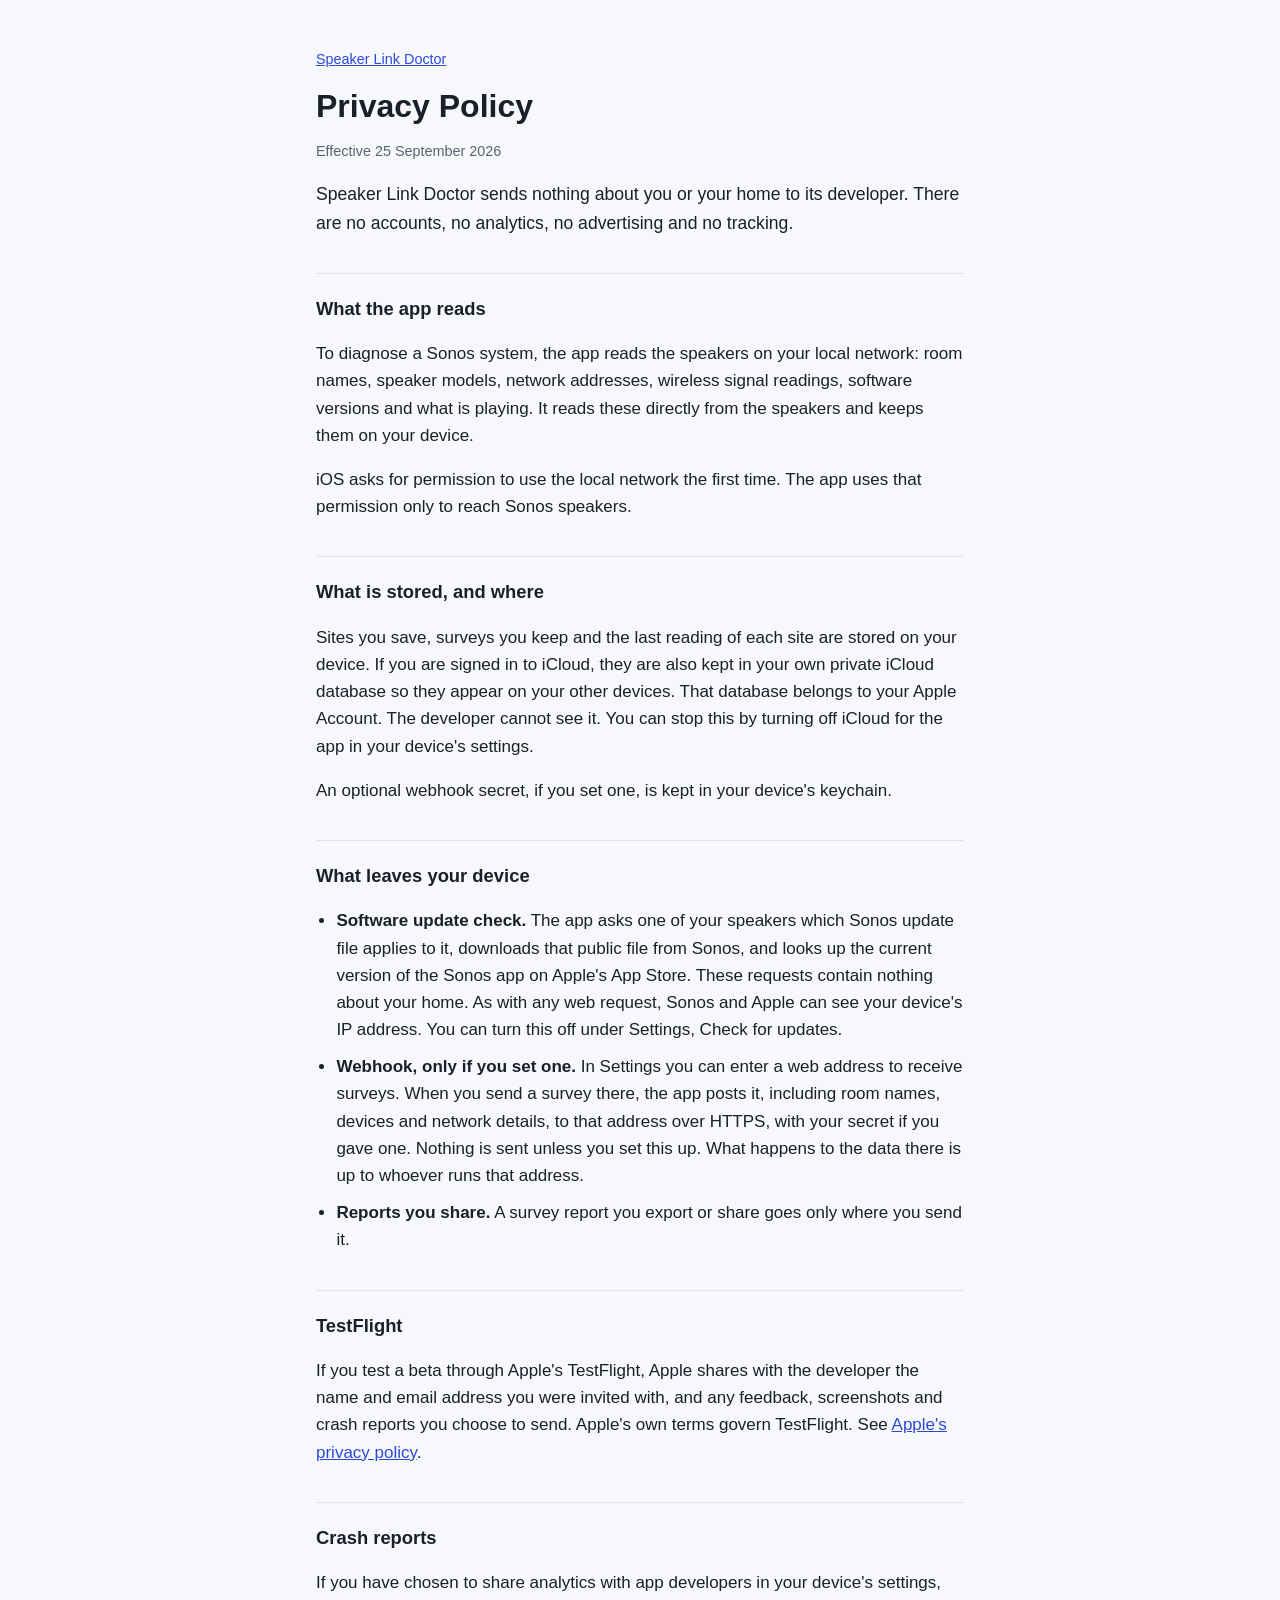
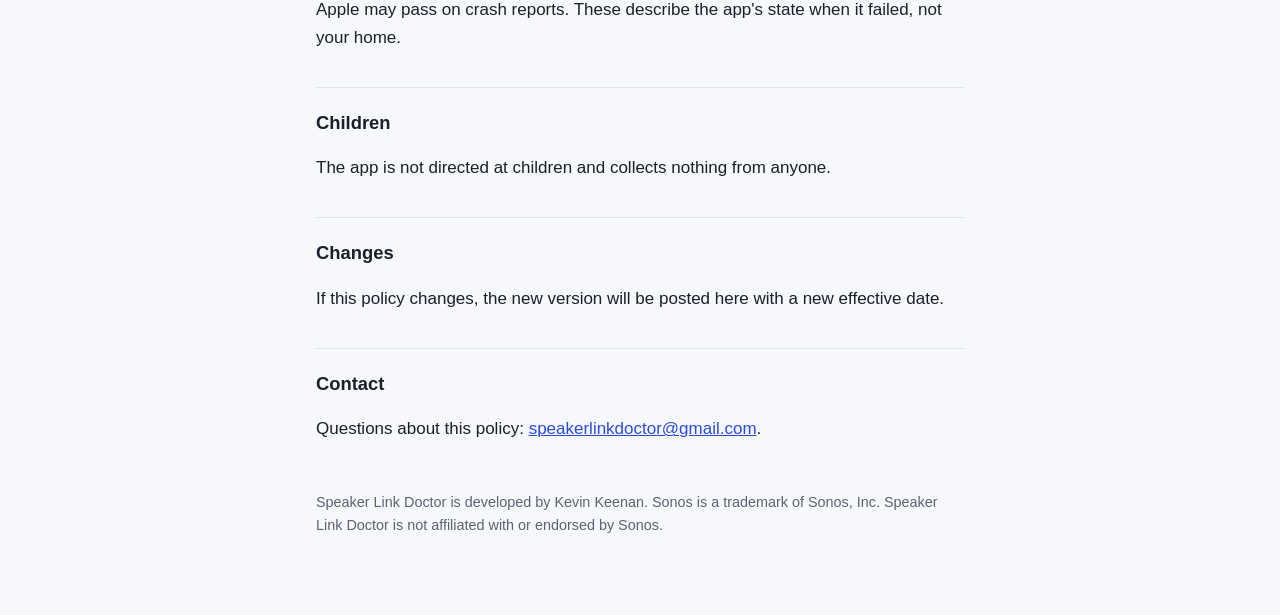
==== privacy.html @ 5109467b "Privacy policy and support page for Speaker Link Doctor" ====
<!doctype html>
<html lang="en">
<head>
<meta charset="utf-8">
<meta name="viewport" content="width=device-width, initial-scale=1">
<title>Privacy Policy · Speaker Link Doctor</title>
<link rel="stylesheet" href="style.css">
</head>
<body>
<main>
<p class="crumb"><a href="./">Speaker Link Doctor</a></p>
<h1>Privacy Policy</h1>
<p class="meta">Effective 25 September 2026</p>

<p class="lead">Speaker Link Doctor sends nothing about you or your home to its developer. There are no accounts, no analytics, no advertising and no tracking.</p>

<h2>What the app reads</h2>
<p>To diagnose a Sonos system, the app reads the speakers on your local network: room names, speaker models, network addresses, wireless signal readings, software versions and what is playing. It reads these directly from the speakers and keeps them on your device.</p>
<p>iOS asks for permission to use the local network the first time. The app uses that permission only to reach Sonos speakers.</p>

<h2>What is stored, and where</h2>
<p>Sites you save, surveys you keep and the last reading of each site are stored on your device. If you are signed in to iCloud, they are also kept in your own private iCloud database so they appear on your other devices. That database belongs to your Apple Account. The developer cannot see it. You can stop this by turning off iCloud for the app in your device's settings.</p>
<p>An optional webhook secret, if you set one, is kept in your device's keychain.</p>

<h2>What leaves your device</h2>
<ul>
<li><strong>Software update check.</strong> The app asks one of your speakers which Sonos update file applies to it, downloads that public file from Sonos, and looks up the current version of the Sonos app on Apple's App Store. These requests contain nothing about your home. As with any web request, Sonos and Apple can see your device's IP address. You can turn this off under Settings, Check for updates.</li>
<li><strong>Webhook, only if you set one.</strong> In Settings you can enter a web address to receive surveys. When you send a survey there, the app posts it, including room names, devices and network details, to that address over HTTPS, with your secret if you gave one. Nothing is sent unless you set this up. What happens to the data there is up to whoever runs that address.</li>
<li><strong>Reports you share.</strong> A survey report you export or share goes only where you send it.</li>
</ul>

<h2>TestFlight</h2>
<p>If you test a beta through Apple's TestFlight, Apple shares with the developer the name and email address you were invited with, and any feedback, screenshots and crash reports you choose to send. Apple's own terms govern TestFlight. See <a href="https://www.apple.com/legal/privacy/">Apple's privacy policy</a>.</p>

<h2>Crash reports</h2>
<p>If you have chosen to share analytics with app developers in your device's settings, Apple may pass on crash reports. These describe the app's state when it failed, not your home.</p>

<h2>Children</h2>
<p>The app is not directed at children and collects nothing from anyone.</p>

<h2>Changes</h2>
<p>If this policy changes, the new version will be posted here with a new effective date.</p>

<h2>Contact</h2>
<p>Questions about this policy: <a href="mailto:speakerlinkdoctor@gmail.com">speakerlinkdoctor@gmail.com</a>.</p>

<p class="fine">Speaker Link Doctor is developed by Kevin Keenan. Sonos is a trademark of Sonos, Inc. Speaker Link Doctor is not affiliated with or endorsed by Sonos.</p>
</main>
</body>
</html>
---- style.css ----
:root {
  --bg: #f7f8fb;
  --text: #1b1f2a;
  --muted: #5b6272;
  --accent: #2a4bd7;
  --rule: #dfe3ec;
  color-scheme: light dark;
}
@media (prefers-color-scheme: dark) {
  :root {
    --bg: #11141c;
    --text: #e8ebf2;
    --muted: #9aa2b3;
    --accent: #8fb0ff;
    --rule: #2a3040;
  }
}
* { box-sizing: border-box; }
body {
  margin: 0;
  background: var(--bg);
  color: var(--text);
  font: 17px/1.6 -apple-system, BlinkMacSystemFont, "Segoe UI", Roboto, sans-serif;
}
main { max-width: 680px; margin: 0 auto; padding: 48px 16px 64px; }
h1 { font-size: 2rem; line-height: 1.2; margin: 0 0 8px; }
h2 { font-size: 1.15rem; margin: 36px 0 8px; padding-top: 20px; border-top: 1px solid var(--rule); }
a { color: var(--accent); }
ul { padding-left: 1.2em; }
li { margin-bottom: 10px; }
.lead { font-size: 1.1rem; }
.meta, .crumb, .fine { color: var(--muted); font-size: 0.9rem; }
.crumb { margin: 0 0 16px; }
.fine { margin-top: 48px; }
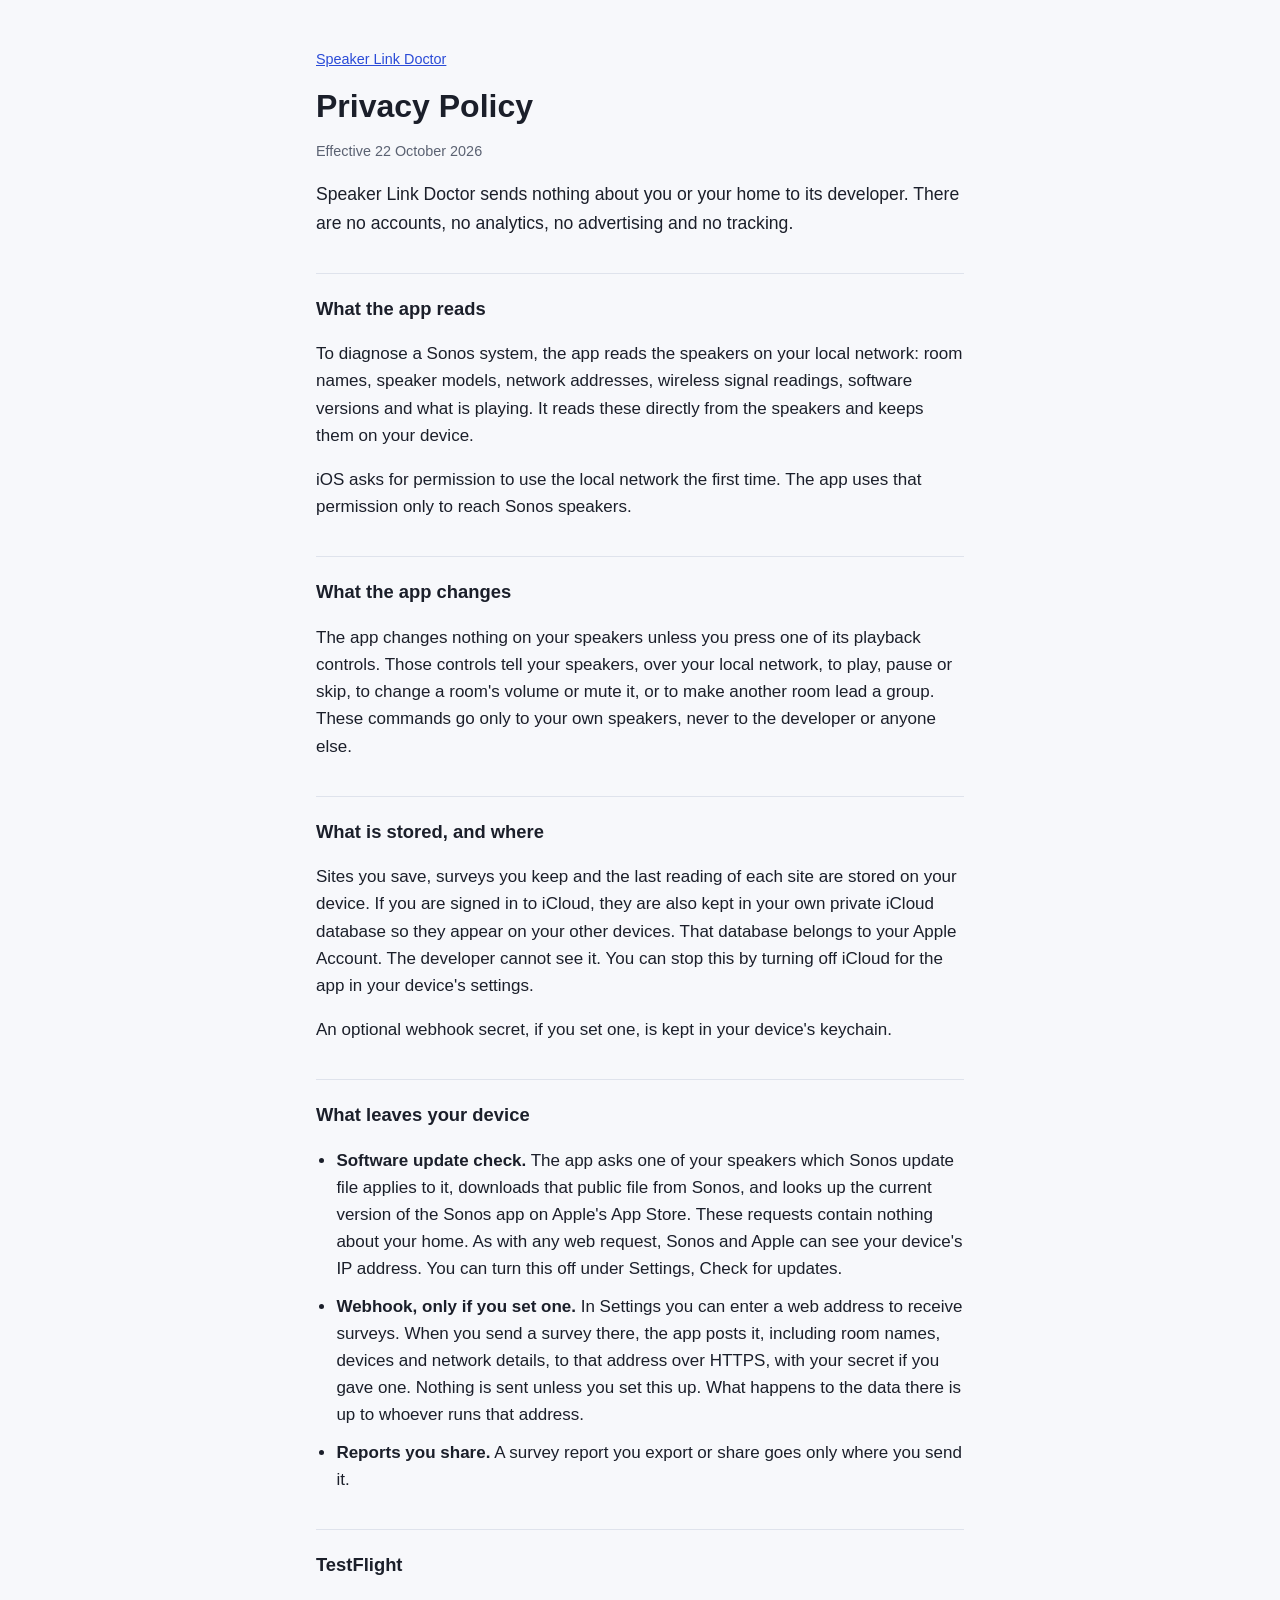
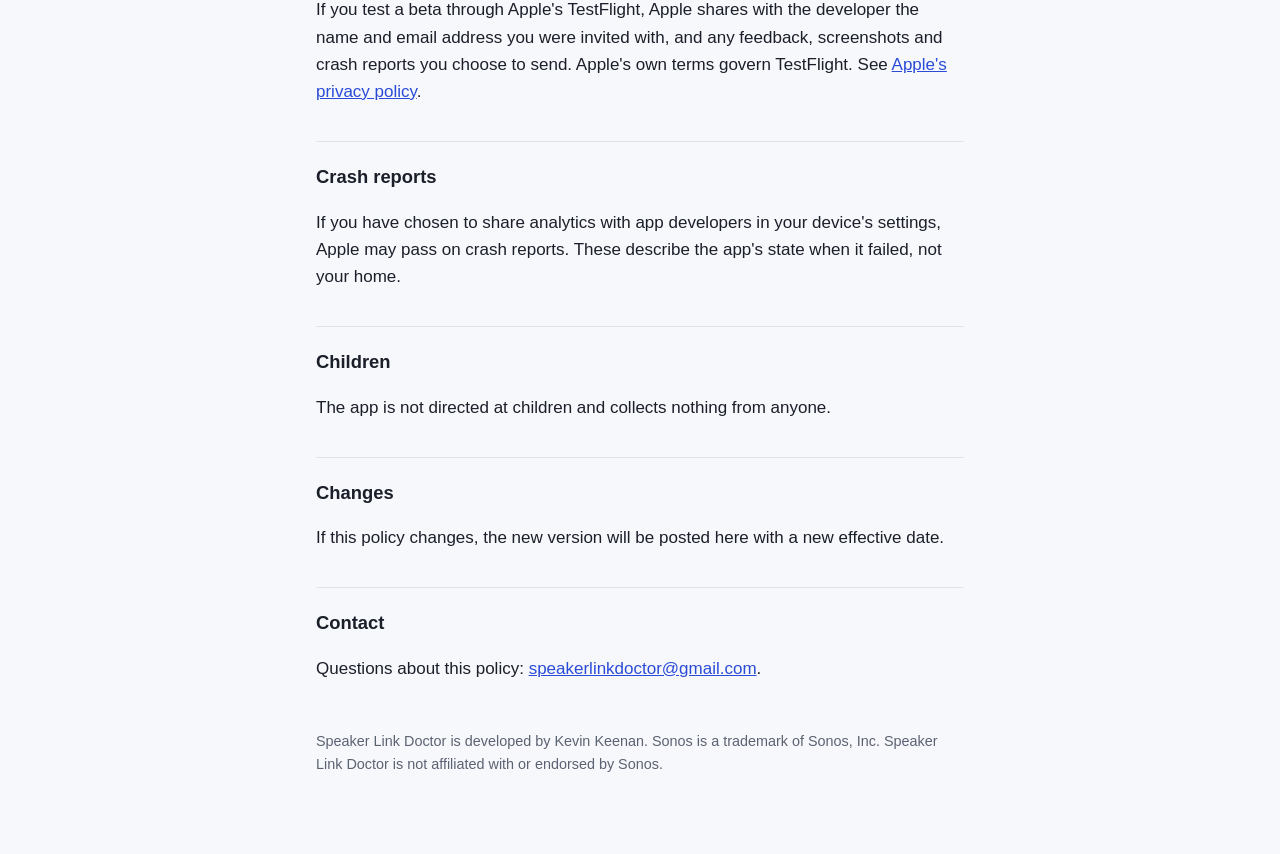
==== commit 50a9fe12: "Privacy policy: the app's playback controls, from version 0.8.0" ====
--- a/privacy.html
+++ b/privacy.html
@@ -10,13 +10,16 @@
 <main>
 <p class="crumb"><a href="./">Speaker Link Doctor</a></p>
 <h1>Privacy Policy</h1>
-<p class="meta">Effective 25 September 2026</p>
+<p class="meta">Effective 22 October 2026</p>
 
 <p class="lead">Speaker Link Doctor sends nothing about you or your home to its developer. There are no accounts, no analytics, no advertising and no tracking.</p>
 
 <h2>What the app reads</h2>
 <p>To diagnose a Sonos system, the app reads the speakers on your local network: room names, speaker models, network addresses, wireless signal readings, software versions and what is playing. It reads these directly from the speakers and keeps them on your device.</p>
 <p>iOS asks for permission to use the local network the first time. The app uses that permission only to reach Sonos speakers.</p>
+
+<h2>What the app changes</h2>
+<p>The app changes nothing on your speakers unless you press one of its playback controls. Those controls tell your speakers, over your local network, to play, pause or skip, to change a room's volume or mute it, or to make another room lead a group. These commands go only to your own speakers, never to the developer or anyone else.</p>
 
 <h2>What is stored, and where</h2>
 <p>Sites you save, surveys you keep and the last reading of each site are stored on your device. If you are signed in to iCloud, they are also kept in your own private iCloud database so they appear on your other devices. That database belongs to your Apple Account. The developer cannot see it. You can stop this by turning off iCloud for the app in your device's settings.</p>
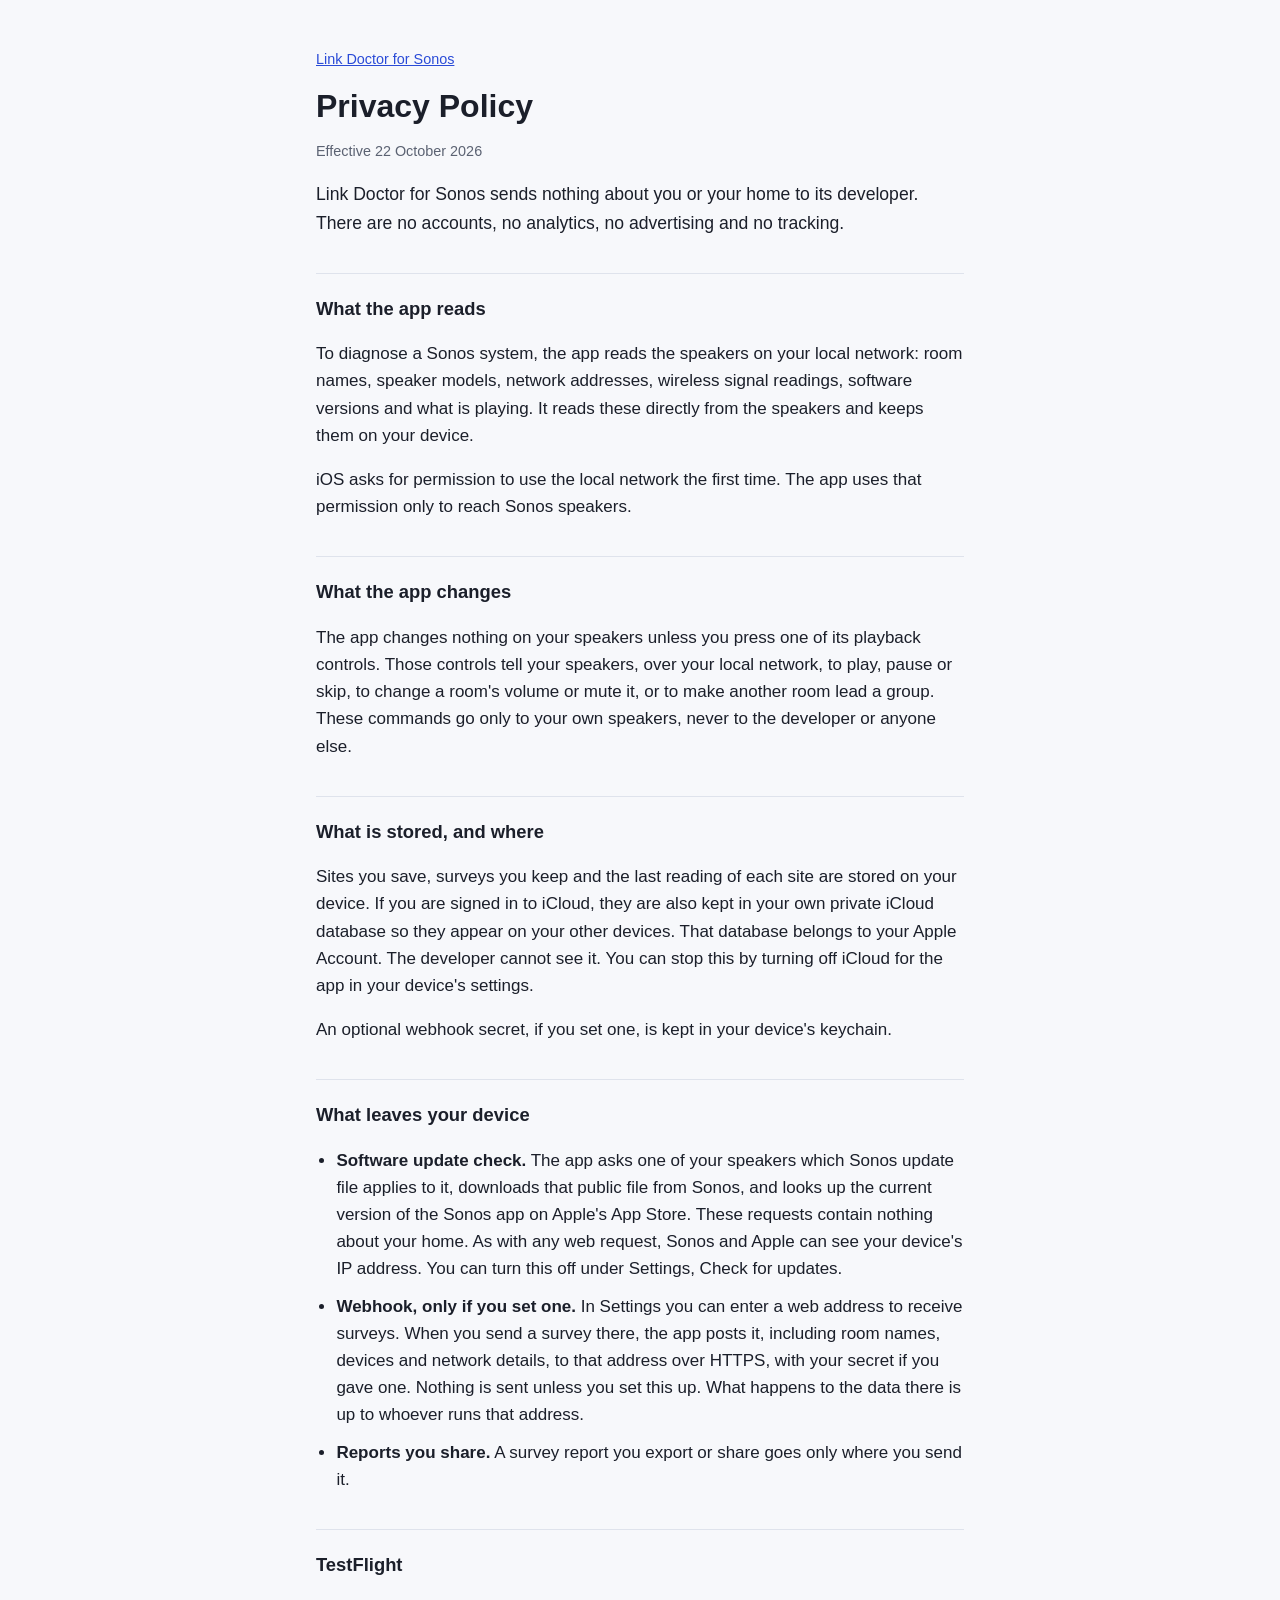
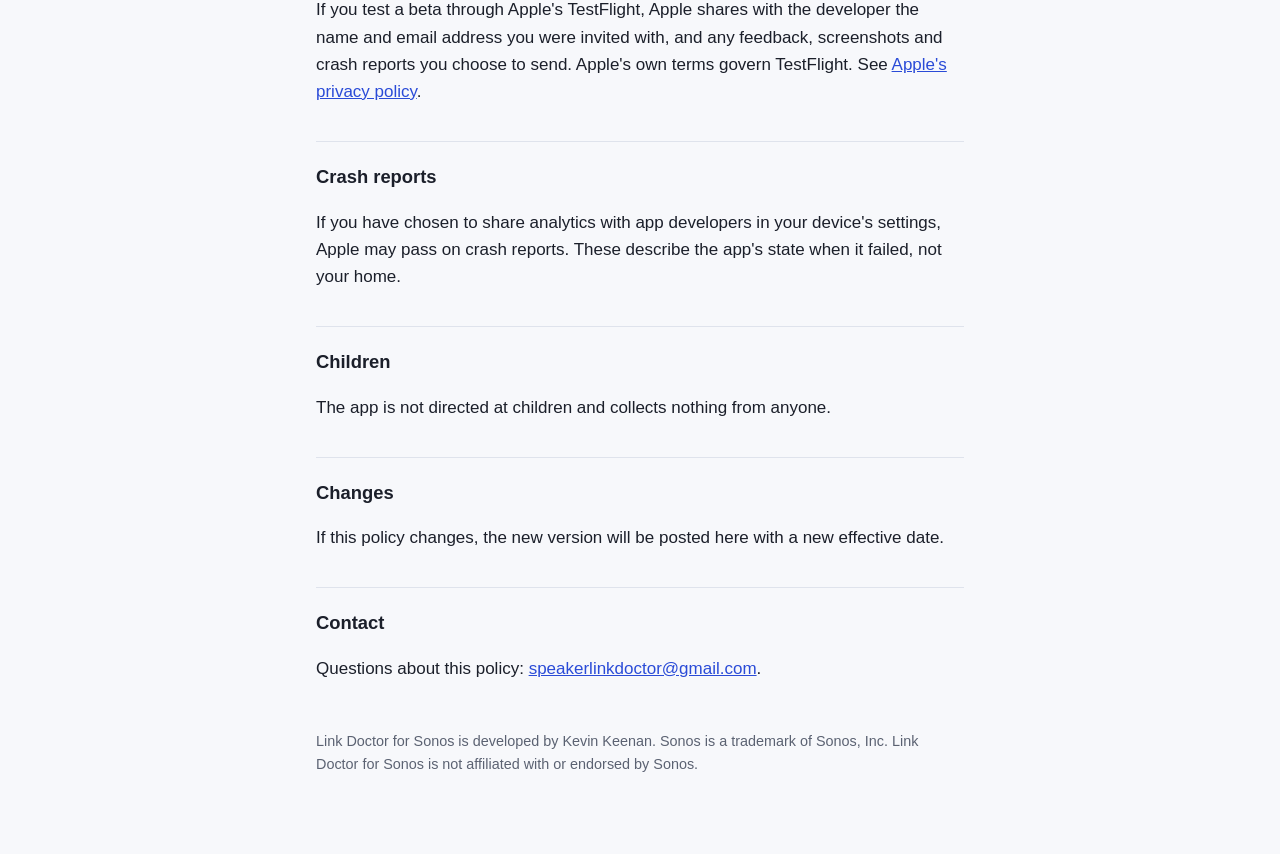
==== commit 6ecbe5cc: "Rename to Link Doctor for Sonos" ====
--- a/privacy.html
+++ b/privacy.html
@@ -3,16 +3,16 @@
 <head>
 <meta charset="utf-8">
 <meta name="viewport" content="width=device-width, initial-scale=1">
-<title>Privacy Policy · Speaker Link Doctor</title>
+<title>Privacy Policy · Link Doctor for Sonos</title>
 <link rel="stylesheet" href="style.css">
 </head>
 <body>
 <main>
-<p class="crumb"><a href="./">Speaker Link Doctor</a></p>
+<p class="crumb"><a href="./">Link Doctor for Sonos</a></p>
 <h1>Privacy Policy</h1>
 <p class="meta">Effective 22 October 2026</p>
 
-<p class="lead">Speaker Link Doctor sends nothing about you or your home to its developer. There are no accounts, no analytics, no advertising and no tracking.</p>
+<p class="lead">Link Doctor for Sonos sends nothing about you or your home to its developer. There are no accounts, no analytics, no advertising and no tracking.</p>
 
 <h2>What the app reads</h2>
 <p>To diagnose a Sonos system, the app reads the speakers on your local network: room names, speaker models, network addresses, wireless signal readings, software versions and what is playing. It reads these directly from the speakers and keeps them on your device.</p>
@@ -47,7 +47,7 @@
 <h2>Contact</h2>
 <p>Questions about this policy: <a href="mailto:speakerlinkdoctor@gmail.com">speakerlinkdoctor@gmail.com</a>.</p>
 
-<p class="fine">Speaker Link Doctor is developed by Kevin Keenan. Sonos is a trademark of Sonos, Inc. Speaker Link Doctor is not affiliated with or endorsed by Sonos.</p>
+<p class="fine">Link Doctor for Sonos is developed by Kevin Keenan. Sonos is a trademark of Sonos, Inc. Link Doctor for Sonos is not affiliated with or endorsed by Sonos.</p>
 </main>
 </body>
 </html>
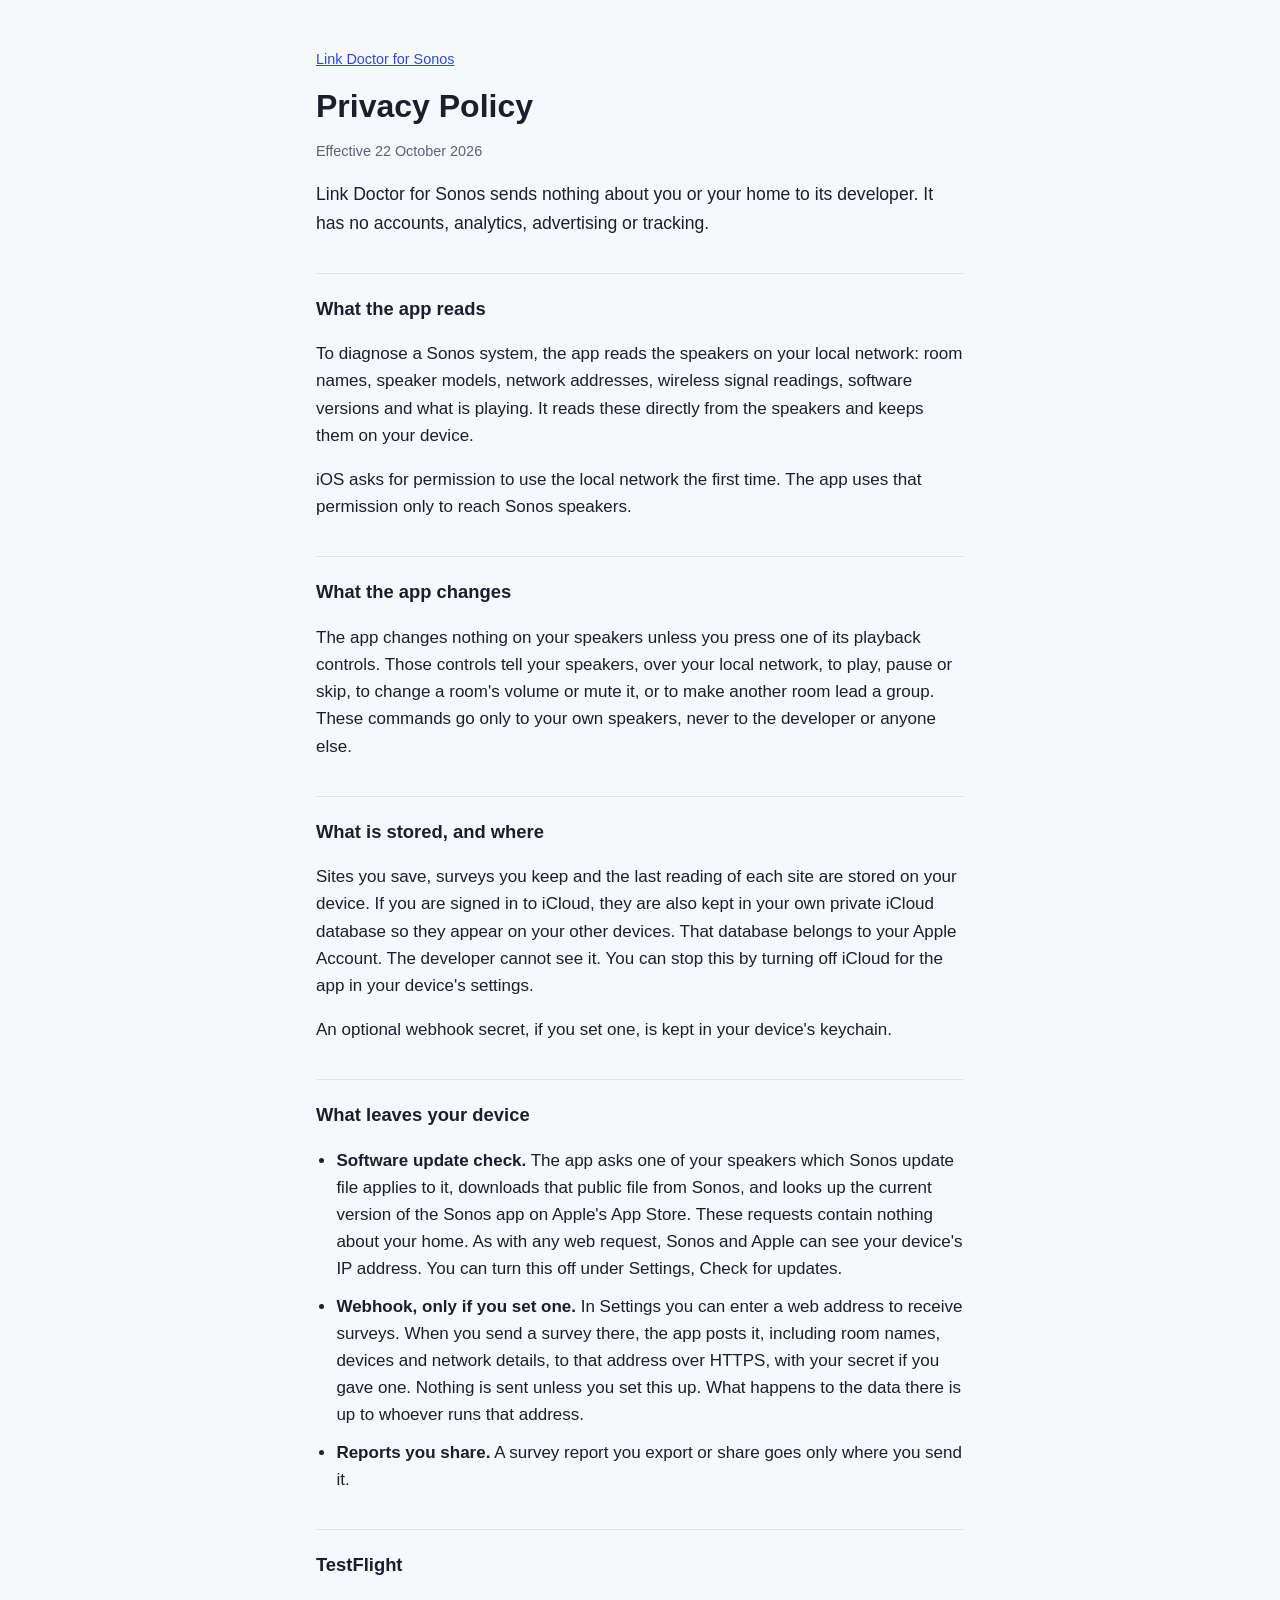
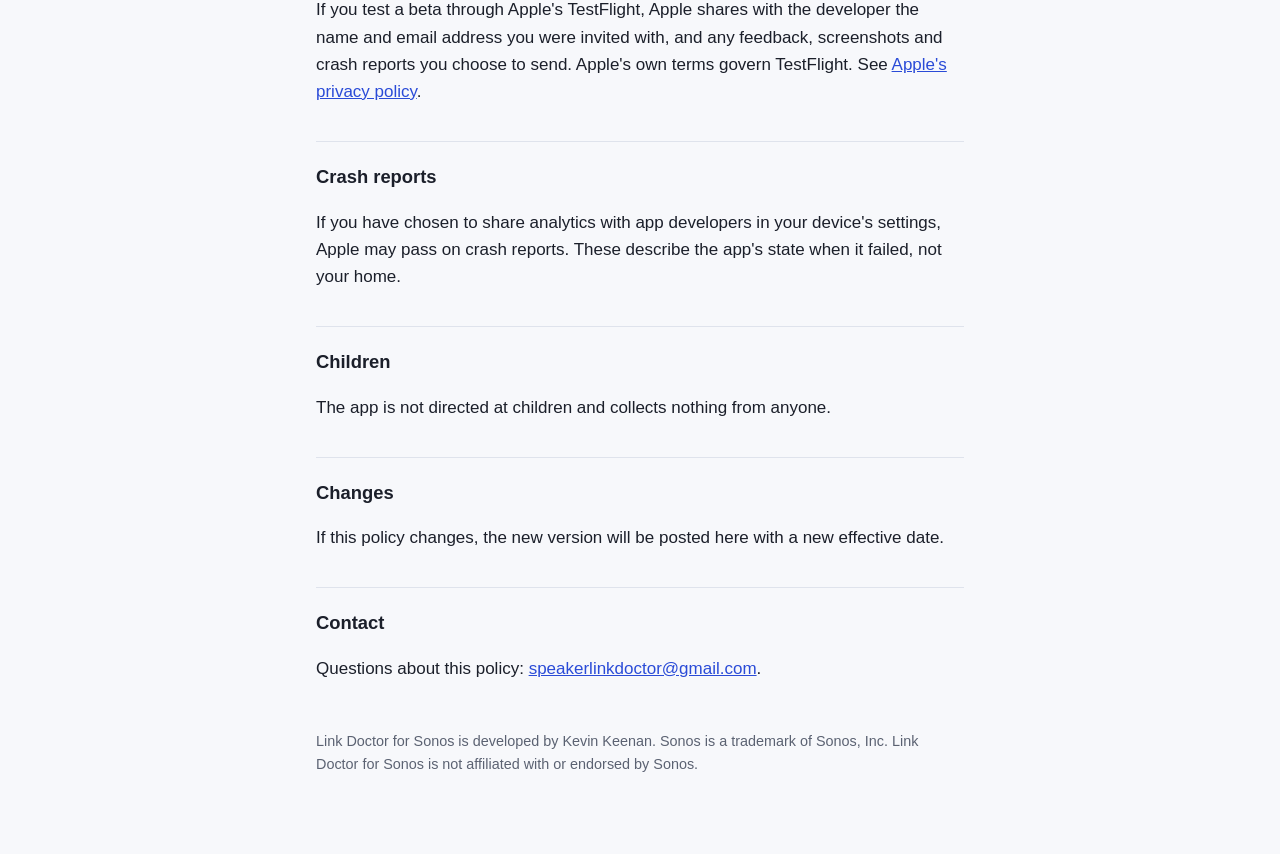
==== commit 5420d059: "Plainer wording on the support and privacy pages" ====
--- a/privacy.html
+++ b/privacy.html
@@ -12,7 +12,7 @@
 <h1>Privacy Policy</h1>
 <p class="meta">Effective 22 October 2026</p>
 
-<p class="lead">Link Doctor for Sonos sends nothing about you or your home to its developer. There are no accounts, no analytics, no advertising and no tracking.</p>
+<p class="lead">Link Doctor for Sonos sends nothing about you or your home to its developer. It has no accounts, analytics, advertising or tracking.</p>
 
 <h2>What the app reads</h2>
 <p>To diagnose a Sonos system, the app reads the speakers on your local network: room names, speaker models, network addresses, wireless signal readings, software versions and what is playing. It reads these directly from the speakers and keeps them on your device.</p>
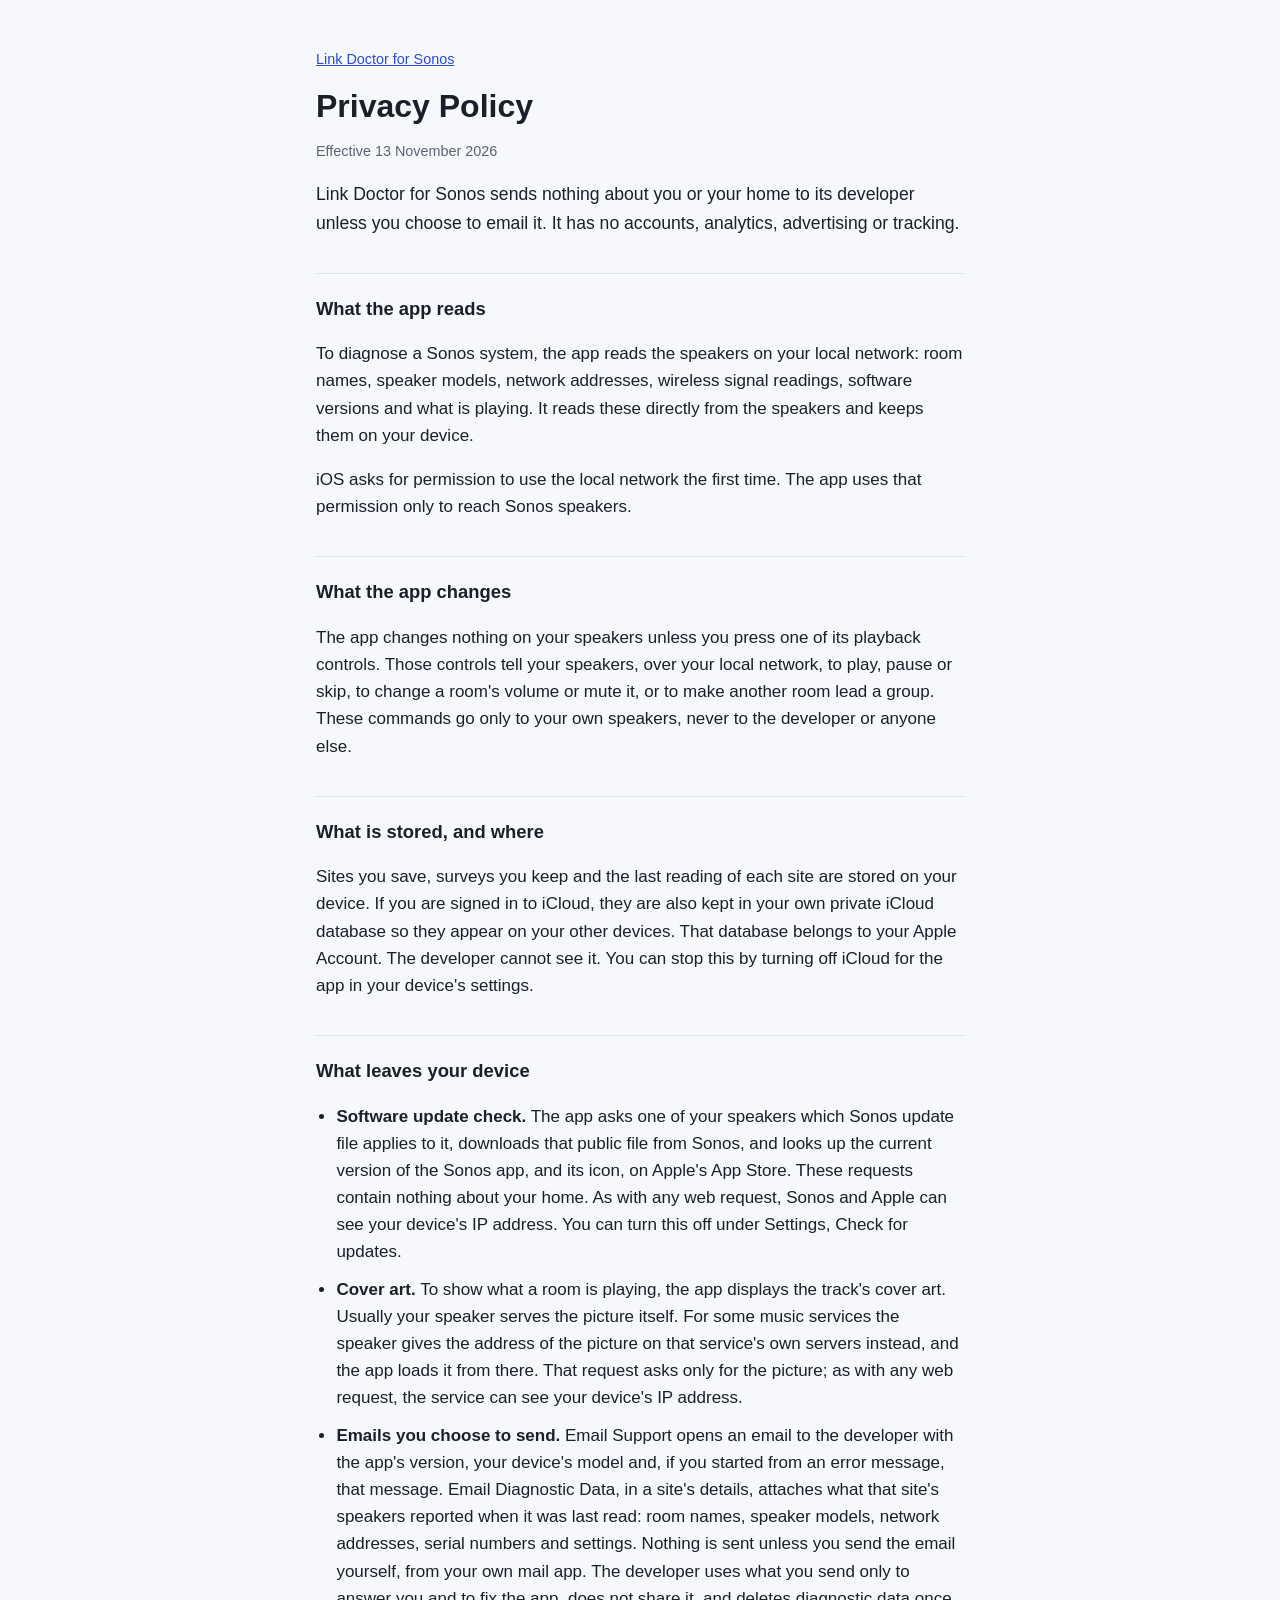
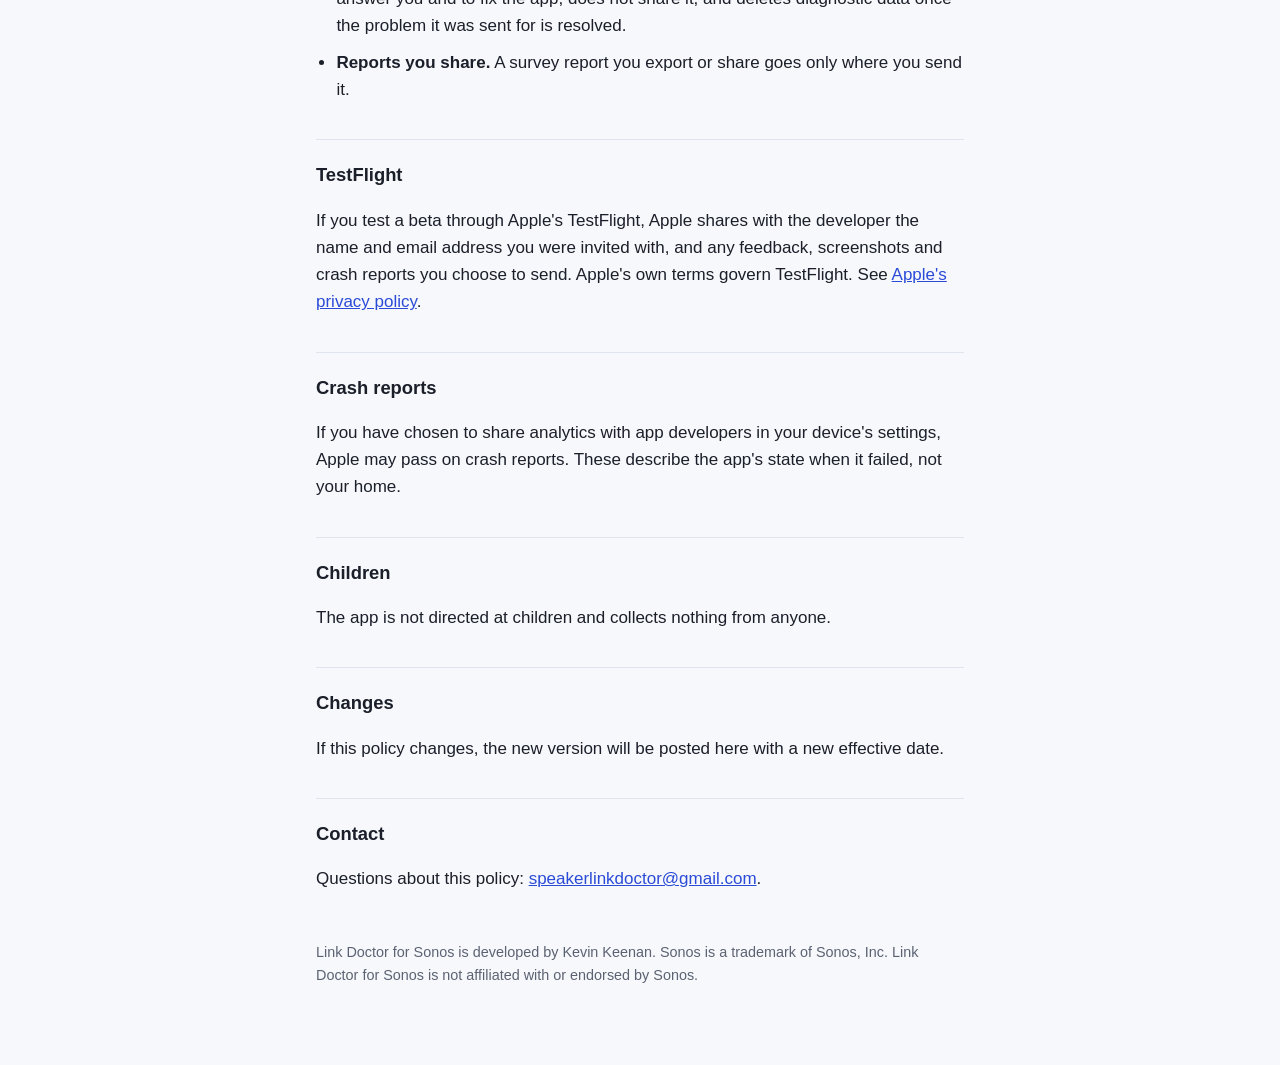
==== commit 69a66716: "Privacy policy, 13 November 2026: no webhook; cover art; emails you choose to send The webhook is go" ====
--- a/privacy.html
+++ b/privacy.html
@@ -10,9 +10,9 @@
 <main>
 <p class="crumb"><a href="./">Link Doctor for Sonos</a></p>
 <h1>Privacy Policy</h1>
-<p class="meta">Effective 22 October 2026</p>
+<p class="meta">Effective 13 November 2026</p>
 
-<p class="lead">Link Doctor for Sonos sends nothing about you or your home to its developer. It has no accounts, analytics, advertising or tracking.</p>
+<p class="lead">Link Doctor for Sonos sends nothing about you or your home to its developer unless you choose to email it. It has no accounts, analytics, advertising or tracking.</p>
 
 <h2>What the app reads</h2>
 <p>To diagnose a Sonos system, the app reads the speakers on your local network: room names, speaker models, network addresses, wireless signal readings, software versions and what is playing. It reads these directly from the speakers and keeps them on your device.</p>
@@ -23,12 +23,12 @@
 
 <h2>What is stored, and where</h2>
 <p>Sites you save, surveys you keep and the last reading of each site are stored on your device. If you are signed in to iCloud, they are also kept in your own private iCloud database so they appear on your other devices. That database belongs to your Apple Account. The developer cannot see it. You can stop this by turning off iCloud for the app in your device's settings.</p>
-<p>An optional webhook secret, if you set one, is kept in your device's keychain.</p>
 
 <h2>What leaves your device</h2>
 <ul>
-<li><strong>Software update check.</strong> The app asks one of your speakers which Sonos update file applies to it, downloads that public file from Sonos, and looks up the current version of the Sonos app on Apple's App Store. These requests contain nothing about your home. As with any web request, Sonos and Apple can see your device's IP address. You can turn this off under Settings, Check for updates.</li>
-<li><strong>Webhook, only if you set one.</strong> In Settings you can enter a web address to receive surveys. When you send a survey there, the app posts it, including room names, devices and network details, to that address over HTTPS, with your secret if you gave one. Nothing is sent unless you set this up. What happens to the data there is up to whoever runs that address.</li>
+<li><strong>Software update check.</strong> The app asks one of your speakers which Sonos update file applies to it, downloads that public file from Sonos, and looks up the current version of the Sonos app, and its icon, on Apple's App Store. These requests contain nothing about your home. As with any web request, Sonos and Apple can see your device's IP address. You can turn this off under Settings, Check for updates.</li>
+<li><strong>Cover art.</strong> To show what a room is playing, the app displays the track's cover art. Usually your speaker serves the picture itself. For some music services the speaker gives the address of the picture on that service's own servers instead, and the app loads it from there. That request asks only for the picture; as with any web request, the service can see your device's IP address.</li>
+<li><strong>Emails you choose to send.</strong> Email Support opens an email to the developer with the app's version, your device's model and, if you started from an error message, that message. Email Diagnostic Data, in a site's details, attaches what that site's speakers reported when it was last read: room names, speaker models, network addresses, serial numbers and settings. Nothing is sent unless you send the email yourself, from your own mail app. The developer uses what you send only to answer you and to fix the app, does not share it, and deletes diagnostic data once the problem it was sent for is resolved.</li>
 <li><strong>Reports you share.</strong> A survey report you export or share goes only where you send it.</li>
 </ul>
 
